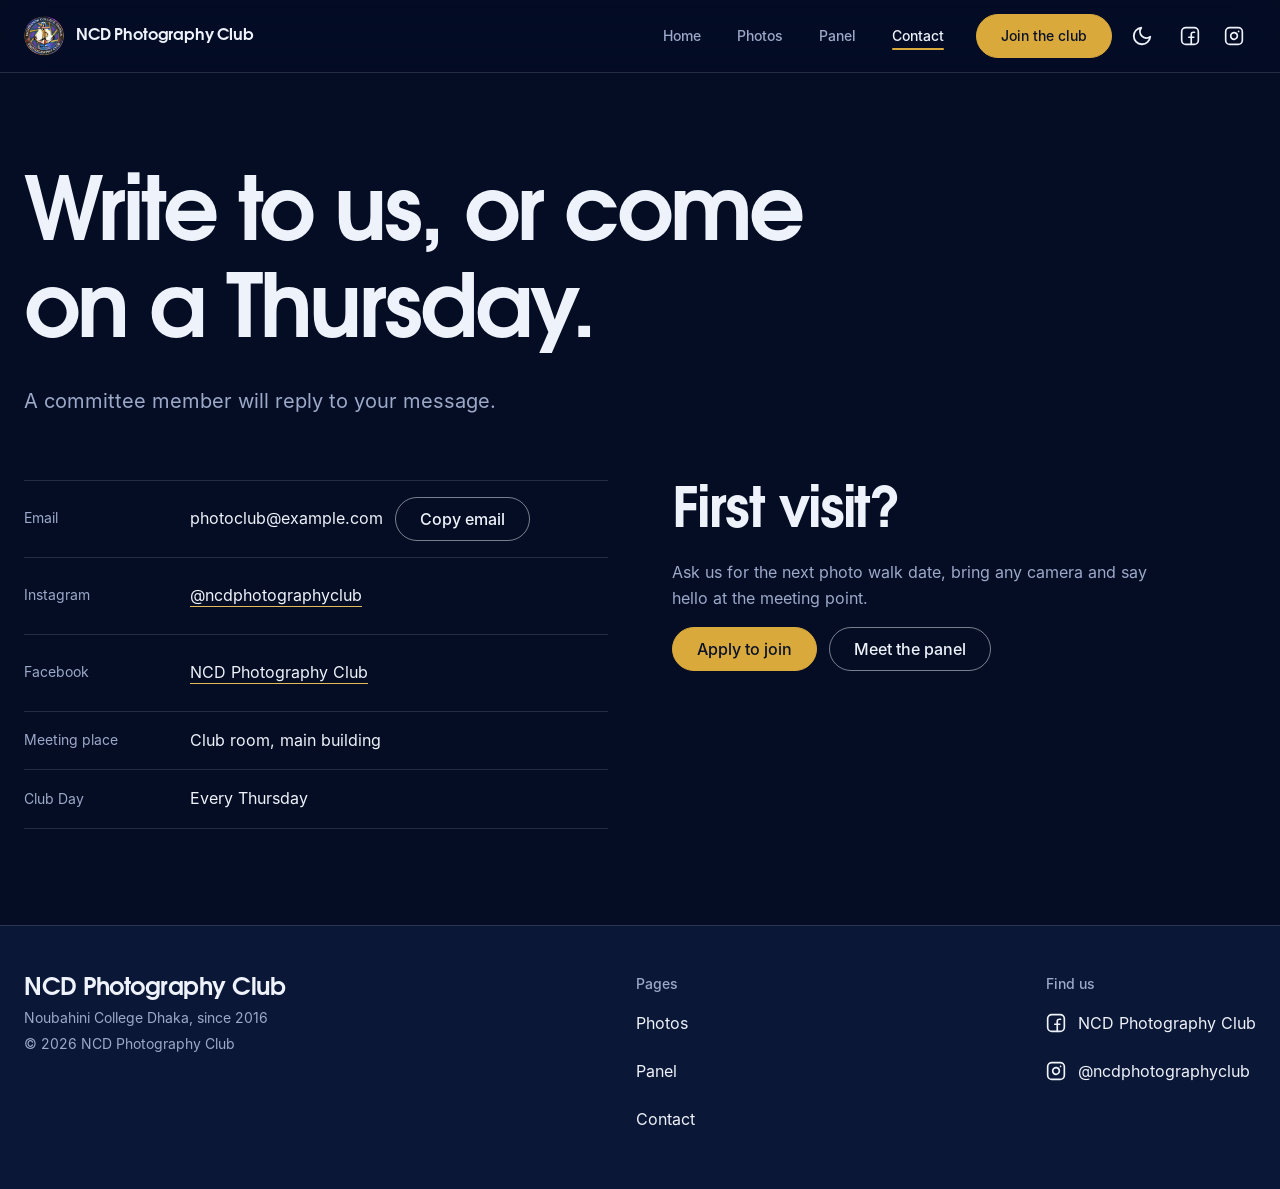
==== contact.html @ af1c28a0 "Add captions for the home page slideshow Write one line per photo in assets/slideshow/captions.txt (" ====
<!doctype html>
<html lang="en">
<head>
<meta charset="utf-8">
<meta name="viewport" content="width=device-width, initial-scale=1">
<title>Contact | NCD Photography Club</title>
<meta name="description" content="Email, social accounts and meeting details for NCD Photography Club.">
<meta name="color-scheme" content="dark light">
<meta name="theme-color" content="#050D24">
<link rel="icon" href="assets/favicon.png" type="image/png">
<link rel="apple-touch-icon" href="assets/apple-touch-icon.png">
<link rel="preload" href="assets/fonts/adventor-bold.woff" as="font" type="font/woff" crossorigin>
<link rel="preload" href="assets/fonts/syne-800.woff" as="font" type="font/woff" crossorigin>
<script>(function(){var t=null;try{t=localStorage.getItem('ncd-theme')}catch(e){}document.documentElement.setAttribute('data-theme',t==='light'?'light':'dark')})();</script>
<link rel="stylesheet" href="assets/css/site.css?v=20261118b">
</head>
<body data-page="contact">
<a class="skip" href="#main">Skip to main content</a>
<header class="top">
  <div class="wrap bar">
    <a class="brand" href="index.html" aria-label="NCD Photography Club, home"><img src="assets/logo.png" width="40" height="40" alt=""><span>NCD Photography Club</span></a>
    <button class="menu-btn" id="menuBtn" type="button" aria-expanded="false" aria-controls="nav">Menu</button>
    <nav class="nav" id="nav" aria-label="Main">
      <a href="index.html">Home</a>
      <a href="photos.html">Photos</a>
      <a href="panel.html">Panel</a>
      <a href="contact.html" aria-current="page">Contact</a>
      <a class="btn" href="join.html">Join the club</a>
      <button class="theme" id="theme" type="button" aria-label="Switch appearance" title="Switch appearance"><svg class="sun" viewBox="0 0 24 24" fill="none" stroke="currentColor" stroke-width="2" stroke-linecap="round" stroke-linejoin="round" aria-hidden="true" focusable="false"><circle cx="12" cy="12" r="5"/><line x1="12" y1="1" x2="12" y2="3"/><line x1="12" y1="21" x2="12" y2="23"/><line x1="4.22" y1="4.22" x2="5.64" y2="5.64"/><line x1="18.36" y1="18.36" x2="19.78" y2="19.78"/><line x1="1" y1="12" x2="3" y2="12"/><line x1="21" y1="12" x2="23" y2="12"/><line x1="4.22" y1="19.78" x2="5.64" y2="18.36"/><line x1="18.36" y1="5.64" x2="19.78" y2="4.22"/></svg><svg class="moon" viewBox="0 0 24 24" fill="none" stroke="currentColor" stroke-width="2" stroke-linecap="round" stroke-linejoin="round" aria-hidden="true" focusable="false"><path d="M21 12.79A9 9 0 1 1 11.21 3 7 7 0 0 0 21 12.79z"/></svg></button>
      <div class="social">
        <a class="soc" href="https://www.facebook.com/profile.php?id=61572156817707" target="_blank" rel="noopener noreferrer" aria-label="NCD Photography Club on Facebook" title="Facebook"><svg viewBox="0 0 24 24" fill="none" stroke="currentColor" stroke-width="2" stroke-linecap="round" stroke-linejoin="round" aria-hidden="true" focusable="false"><rect x="2" y="2" width="20" height="20" rx="5" ry="5"/><path d="M13.5 22v-8.5V10A2.5 2.5 0 0 1 16 7.5h1.5M10.5 13.5h6"/></svg></a>
        <a class="soc" href="https://www.instagram.com/ncdphotographyclub/" target="_blank" rel="noopener noreferrer" aria-label="@ncdphotographyclub on Instagram" title="Instagram"><svg viewBox="0 0 24 24" fill="none" stroke="currentColor" stroke-width="2" stroke-linecap="round" stroke-linejoin="round" aria-hidden="true" focusable="false"><rect x="2" y="2" width="20" height="20" rx="5" ry="5"/><path d="M16 11.37A4 4 0 1 1 12.63 8 4 4 0 0 1 16 11.37z"/><line x1="17.5" y1="6.5" x2="17.51" y2="6.5"/></svg></a>
      </div>
    </nav>
  </div>
</header>

<main id="main">
<section class="page-head">
  <div class="wrap">
    <h1>Write to us, or come on a Thursday.</h1>
    <p class="lead">A committee member will reply to your message.</p>
  </div>
</section>
<section class="block" style="padding-top:var(--s8)">
  <div class="wrap split">
    <dl class="facts">
      <div><dt>Email</dt><dd class="copy-row"><span id="mail">photoclub@example.com</span><button class="pill" type="button" data-copy="#mail">Copy email</button><span class="said" aria-live="polite"></span></dd></div>
      <div><dt>Instagram</dt><dd><a href="https://www.instagram.com/ncdphotographyclub/" target="_blank" rel="noopener noreferrer">@ncdphotographyclub</a></dd></div>
      <div><dt>Facebook</dt><dd><a href="https://www.facebook.com/profile.php?id=61572156817707" target="_blank" rel="noopener noreferrer">NCD Photography Club</a></dd></div>
      <div><dt>Meeting place</dt><dd>Club room, main building</dd></div>
      <div><dt>Club Day</dt><dd>Every Thursday</dd></div>
    </dl>
    <div class="side">
      <h2>First visit?</h2>
      <p>Ask us for the next photo walk date, bring any camera and say hello at the meeting point.</p>
      <div class="actions"><a class="btn" href="join.html">Apply to join</a><a class="pill" href="panel.html">Meet the panel</a></div>
    </div>
  </div>
</section>
</main>

<footer class="foot">
  <div class="wrap foot-in">
    <div>
      <span class="foot-name">NCD Photography Club</span>
      <small>Noubahini College Dhaka, since 2016</small>
      <small>© 2026 NCD Photography Club</small>
    </div>
    <div>
      <h4>Pages</h4>
      <a href="photos.html">Photos</a><a href="panel.html">Panel</a><a href="contact.html">Contact</a>
    </div>
    <div>
      <h4>Find us</h4>
      <a href="https://www.facebook.com/profile.php?id=61572156817707" target="_blank" rel="noopener noreferrer"><svg viewBox="0 0 24 24" fill="none" stroke="currentColor" stroke-width="2" stroke-linecap="round" stroke-linejoin="round" aria-hidden="true" focusable="false"><rect x="2" y="2" width="20" height="20" rx="5" ry="5"/><path d="M13.5 22v-8.5V10A2.5 2.5 0 0 1 16 7.5h1.5M10.5 13.5h6"/></svg><span>NCD Photography Club</span></a>
      <a href="https://www.instagram.com/ncdphotographyclub/" target="_blank" rel="noopener noreferrer"><svg viewBox="0 0 24 24" fill="none" stroke="currentColor" stroke-width="2" stroke-linecap="round" stroke-linejoin="round" aria-hidden="true" focusable="false"><rect x="2" y="2" width="20" height="20" rx="5" ry="5"/><path d="M16 11.37A4 4 0 1 1 12.63 8 4 4 0 0 1 16 11.37z"/><line x1="17.5" y1="6.5" x2="17.51" y2="6.5"/></svg><span>@ncdphotographyclub</span></a>
    </div>
  </div>
</footer>

<script src="assets/js/core.js?v=20261118b"></script>
<script src="assets/js/motion.js?v=20261118b"></script>
<script src="assets/js/pages.js?v=20261118b"></script>
</body>
</html>
---- assets/css/site.css ----
/* NCDPC site, "naval cinema". Navy canvas, one brass accent (the gold of the club's anchor logo).
   Type: Adventor Bold for headlines (round, like a lens), Inter 400/500 for text. Spacing: 8pt grid.
   Dark is the default (a gallery with the lights off); the toggle switches to a cool sail-white theme.
   Motion lives in motion.js and the "motion" block at the bottom; all of it stops for reduced-motion. */
@font-face{font-family:'Adventor';src:url(../fonts/adventor-bold.woff) format('woff');font-weight:700;font-style:normal;font-display:swap}
@font-face{font-family:'Syne';src:url(../fonts/syne-800.woff) format('woff');font-weight:800;font-style:normal;font-display:swap}
@font-face{font-family:'Figtree';src:url(../fonts/figtree-400.woff) format('woff');font-weight:400;font-style:normal;font-display:swap}
@font-face{font-family:'Figtree';src:url(../fonts/figtree-600.woff) format('woff');font-weight:600;font-style:normal;font-display:swap}
@font-face{font-family:'IBM Plex Mono';src:url(../fonts/plexmono-500.woff) format('woff');font-weight:500;font-style:normal;font-display:swap}
@font-face{font-family:'Inter';src:url(../fonts/inter-400.woff) format('woff');font-weight:400;font-style:normal;font-display:swap}
@font-face{font-family:'Inter';src:url(../fonts/inter-500.woff) format('woff');font-weight:500;font-style:normal;font-display:swap}

:root{
  --abyss:#050D24; --fleet:#0B1B45; --hull:#16295C; --brass:#D9A93B; --sail:#F1F4FA;

  --bg:#050D24; --surface:#0B1736; --surface-2:#122150; --text:#EEF2FA; --muted:#9CA9C8;
  --line:rgba(238,242,250,.14); --line-strong:rgba(238,242,250,.5);
  --accent:#D9A93B; --accent-hover:#EBC25E; --accent-ink:#0A1228; --accent-text:#E4B957;

  --f-display:'Adventor','TeX Gyre Adventor','URW Gothic','Century Gothic','Avant Garde',system-ui,sans-serif;
  --f-syne:'Syne',system-ui,sans-serif;
  --f-fig:'Figtree',system-ui,sans-serif;
  --f-mono:'IBM Plex Mono',ui-monospace,Menlo,Consolas,monospace;
  --f-body:'Inter',system-ui,-apple-system,'Segoe UI',sans-serif;
  --meta:.75rem; --sm:.875rem; --body:1rem;
  --s1:4px; --s2:8px; --s3:12px; --s4:16px; --s6:24px; --s8:32px; --s12:48px; --s16:64px; --s24:96px; --s32:128px;
  --hdr:72px; --vp-wide:1280px;
  --ease:cubic-bezier(.16,1,.3,1);
}
:root[data-theme="light"]{
  --bg:#EEF2F9; --surface:#FFFFFF; --surface-2:#E0E7F3; --text:#08122E; --muted:#47557A;
  --line:rgba(8,18,46,.16); --line-strong:rgba(8,18,46,.55);
  --accent:#8A6100; --accent-hover:#6B4A00; --accent-ink:#FFFFFF; --accent-text:#7A5500;
  color-scheme:light;
}
:root[data-theme="dark"],:root:not([data-theme]){color-scheme:dark}

*{box-sizing:border-box}
html{-webkit-text-size-adjust:100%;background:var(--bg)}
[hidden]{display:none!important}
body{margin:0;background:var(--bg);color:var(--text);font:400 var(--body)/1.6 var(--f-body);-webkit-font-smoothing:antialiased;overflow-x:clip}
h1,h2,h3,h4,p,ul,ol,dl,dd,figure,blockquote{margin:0}
ul,ol{padding:0;list-style:none}
img{max-width:100%}
a{color:inherit}
:focus-visible{outline:2px solid var(--accent-text);outline-offset:3px}
.hero :focus-visible,.sc:focus-visible,.top.over .theme:focus-visible,.cta :focus-visible,.top.over :focus-visible,.lb :focus-visible{outline-color:#fff}

.wrap{width:100%;max-width:var(--vp-wide);margin-inline:auto;padding-inline:max(var(--s6),env(safe-area-inset-left,0px)) max(var(--s6),env(safe-area-inset-right,0px))}
@media (max-width:767.98px){.wrap{padding-inline:max(var(--s4),env(safe-area-inset-left,0px)) max(var(--s4),env(safe-area-inset-right,0px))}}
.skip{position:absolute;left:var(--s4);top:-80px;z-index:100;padding:var(--s3) var(--s4);background:var(--accent);color:var(--accent-ink);border-radius:999px;text-decoration:none;font-weight:500}
.skip:focus{top:var(--s2)}

/* type */
.display{font-family:var(--f-display);font-weight:700;letter-spacing:-.03em;text-wrap:balance}
h1,h2,h3{font-family:var(--f-display);font-weight:700;text-wrap:balance}
h1{font-size:clamp(2.5rem,6vw,5rem);line-height:1.1;letter-spacing:-.035em}
h2{font-size:clamp(2rem,4.4vw,3.5rem);line-height:1.15;letter-spacing:-.03em}
h3{font-size:clamp(1.375rem,2.2vw,1.75rem);line-height:1.2;letter-spacing:-.02em}
.lead{font-size:1.25rem;line-height:1.5;color:var(--muted);max-width:52ch}

/* buttons: pill, 44px minimum */
.btn,.pill{display:inline-flex;align-items:center;justify-content:center;gap:var(--s2);min-height:44px;padding:0 var(--s6);border-radius:999px;font:500 var(--body)/1 var(--f-body);text-decoration:none;cursor:pointer}
.btn{background:var(--accent);color:var(--accent-ink);border:1px solid var(--accent)}
.btn:hover{background:var(--accent-hover);border-color:var(--accent-hover)}
.pill{background:transparent;color:inherit;border:1px solid var(--line-strong)}
.pill:hover{border-color:currentColor}
.actions{display:flex;flex-wrap:wrap;gap:var(--s3)}
.textlink{display:inline-flex;align-items:center;min-height:44px;color:var(--accent-text);text-decoration:underline;text-underline-offset:5px;text-decoration-thickness:1px;font-weight:500}
.textlink:hover{text-decoration-thickness:2px}

/* header: fixed; transparent over the home hero, solid everywhere else */
.top{--fg:var(--text);--fg-soft:var(--muted);position:fixed;inset:0 0 auto 0;z-index:60;background:color-mix(in srgb,var(--bg) 68%,transparent);-webkit-backdrop-filter:blur(18px) saturate(1.3);backdrop-filter:blur(18px) saturate(1.3);color:var(--fg);border-bottom:1px solid var(--line);transition:background-color 350ms ease,border-color 350ms ease,color 350ms ease}
.top.over{--fg:#fff;--fg-soft:rgba(255,255,255,.82);background:transparent;-webkit-backdrop-filter:none;backdrop-filter:none;border-bottom-color:transparent}
.top.menu-open{--fg:var(--text);--fg-soft:var(--muted);background:var(--bg);-webkit-backdrop-filter:none;backdrop-filter:none;border-bottom-color:var(--line)}
@supports not ((backdrop-filter:blur(1px)) or (-webkit-backdrop-filter:blur(1px))){.top{background:color-mix(in srgb,var(--bg) 94%,transparent)}}
.brand,.nav a:not(.btn),.menu-btn,.theme{transition:color 350ms ease,border-color 350ms ease}
.bar{display:flex;align-items:center;justify-content:space-between;gap:var(--s2) var(--s4);flex-wrap:wrap;min-height:var(--hdr)}
.brand{display:flex;align-items:center;gap:var(--s3);min-height:44px;text-decoration:none;font:700 1rem/1.2 var(--f-display);letter-spacing:-.01em}
.brand img{display:block;width:40px;height:40px;border-radius:50%;object-fit:cover;flex:none}
.nav{display:flex;align-items:center;gap:var(--s1)}
.nav a:not(.btn){position:relative;display:inline-flex;align-items:center;min-height:44px;min-width:44px;padding:0 var(--s4);font:500 var(--sm)/1 var(--f-body);text-decoration:none;color:var(--fg-soft)}
.nav a:not(.btn):hover{color:var(--fg)}
.nav a[aria-current="page"]:not(.btn){color:var(--fg)}
.nav a[aria-current="page"]:not(.btn)::after{content:"";position:absolute;left:var(--s4);right:var(--s4);bottom:8px;height:2px;border-radius:2px;background:var(--accent)}
.top.over .nav a[aria-current="page"]::after{background:#fff}
.nav .btn{margin-left:var(--s3);font-size:var(--sm)}
.menu-btn{display:none;align-items:center;min-height:44px;padding:0 var(--s4);background:transparent;color:inherit;border:1px solid var(--line-strong);border-radius:999px;font:500 var(--sm)/1 var(--f-body);cursor:pointer}
.top.over:not(.menu-open) .menu-btn{border-color:rgba(255,255,255,.7)}
@media (max-width:767.98px){
  .menu-btn{display:inline-flex}
  .brand{flex:1 1 0;min-width:0}
  .nav{display:none;width:100%;flex-direction:column;align-items:stretch;gap:0;padding-bottom:var(--s4)}
  .nav.open{display:flex}
  .nav a:not(.btn){padding:0;border-top:1px solid var(--line);font-size:var(--body)}
  .nav a[aria-current="page"]:not(.btn)::after{display:none}
  .nav a[aria-current="page"]:not(.btn){color:var(--accent-text)}
  .nav .btn{margin:var(--s3) 0 0}
}

/* sections */
.block{padding-block:var(--s16)}
@media (min-width:768px){.block{padding-block:var(--s24)}}
.head{display:flex;flex-wrap:wrap;align-items:flex-end;justify-content:space-between;gap:var(--s4) var(--s8);margin-bottom:var(--s8)}
.page-head{padding-top:calc(var(--hdr) + var(--s12));padding-bottom:var(--s6)}
.page-head .wrap{display:flex;flex-direction:column;align-items:flex-start;gap:var(--s6)}
.page-head h1{font-size:clamp(2.5rem,7vw,5.5rem);max-width:16ch}
@media (min-width:768px){.page-head{padding-top:calc(var(--hdr) + var(--s24));padding-bottom:var(--s8)}}

/* ===== home hero: a full-screen slideshow, always dark ===== */
.hero{position:relative;min-height:max(100svh,600px);overflow:hidden;background:var(--abyss);color:#fff;isolation:isolate}
.slides{position:absolute;inset:0;z-index:0}
.slide{position:absolute;inset:0;overflow:hidden;background:var(--abyss)}
.slide img{display:block;width:100%;height:100%;object-fit:cover;transform-origin:50% 50%}
.hero::before{content:"";position:absolute;inset:0;z-index:1;pointer-events:none;background:linear-gradient(to top,rgba(5,13,36,.9) 0%,rgba(5,13,36,.45) 42%,rgba(5,13,36,.1) 70%,rgba(5,13,36,.55) 100%),linear-gradient(to right,rgba(5,13,36,.55),transparent 60%)}
.curtain{position:absolute;inset:0;z-index:3;display:none;pointer-events:none}
.intro .curtain{display:block}
.cw-t,.cw-b{position:absolute;left:0;right:0;height:50.5%;background:var(--abyss)}
.cw-t{top:0}.cw-b{bottom:0}
.cw-l{position:absolute;left:0;right:0;top:50%;height:2px;margin-top:-1px;background:var(--brass);transform:scaleX(0);transform-origin:left}
.mark{position:absolute;inset:0;z-index:4;display:none;flex-direction:column;align-items:center;justify-content:center;gap:var(--s4);text-align:center;padding:var(--s4)}
.intro .mark{display:flex}
.mark img{width:72px;height:72px;border-radius:50%}
.mark span{font:700 1.25rem/1.2 var(--f-display);letter-spacing:-.01em}
.intro .hero-in,.intro .top{visibility:hidden}
.hero-in{position:relative;z-index:2;min-height:max(100svh,600px);padding-top:calc(var(--hdr) + var(--s6));display:grid;grid-template-columns:minmax(0,1fr) auto;align-items:end;gap:var(--s8) var(--s12);padding-bottom:var(--s12)}
.hero-copy{display:flex;flex-direction:column;align-items:flex-start;gap:var(--s6);min-width:0}
.hero h1{font:800 clamp(2.5rem,6.2vw,5rem)/.96 var(--f-syne);letter-spacing:-.035em;max-width:none}
.hero .ln.b>span{color:var(--accent-text)}
.hero .eyebrow{font:500 12px/1.2 var(--f-mono);letter-spacing:.14em;text-transform:uppercase;color:var(--accent-text)}
.ln{display:block;overflow:hidden;padding-bottom:.1em;margin-bottom:-.1em}
.ln>span{display:block}
.hero .lead{font:400 clamp(1.05rem,1.6vw,1.2rem)/1.6 var(--f-fig);color:rgba(255,255,255,.88);max-width:46ch}
.hero .fine{display:flex;align-items:center;gap:10px;font:500 12px/1.4 var(--f-mono);letter-spacing:.1em;text-transform:uppercase;color:rgba(255,255,255,.8)}
.hero .fine::before{content:"";flex:none;width:9px;height:9px;background:var(--brass)}
.hero .btn,.hero .pill{min-height:46px;padding:0 24px;border-radius:0;border-width:2px;font:600 15px/1 var(--f-fig)}
.hero .pill{background:transparent;color:#fff;border-color:#fff}
.hctl{display:flex;flex-direction:column;gap:var(--s3);width:min(100%,360px)}
.hcap{display:flex;justify-content:space-between;align-items:baseline;gap:var(--s4);font-size:var(--sm)}
.hcap a{display:inline-flex;align-items:center;min-height:44px;color:#fff;text-underline-offset:4px;text-decoration-color:rgba(255,255,255,.5);overflow-wrap:anywhere}
.hcap a:hover{text-decoration-color:#fff}
.hcap span{flex:none;font-variant-numeric:tabular-nums;color:rgba(255,255,255,.78)}
.segs{display:flex;gap:6px}
.seg{position:relative;flex:1 1 0;min-width:44px;height:44px;padding:0;border:0;background:none;cursor:pointer}
.seg::before,.seg i{content:"";position:absolute;left:0;right:0;top:50%;height:3px;margin-top:-1.5px;border-radius:2px}
.seg::before{background:rgba(255,255,255,.32)}
.seg i{background:var(--brass);transform:scaleX(0);transform-origin:left}
.seg.done i{transform:scaleX(1)}
.hbtns{display:flex;gap:var(--s2)}
.cbtn{display:inline-grid;place-items:center;width:44px;height:44px;padding:0;border-radius:50%;background:rgba(5,13,36,.45);color:#fff;border:1px solid rgba(255,255,255,.65);cursor:pointer}
.cbtn:hover{border-color:#fff;background:rgba(255,255,255,.16)}
.cbtn svg{width:18px;height:18px}
.cbtn .i-play{display:none}
.cbtn[aria-pressed="true"] .i-pause{display:none}
.cbtn[aria-pressed="true"] .i-play{display:block}
@media (max-width:767.98px){.hero::before{background:linear-gradient(to top,rgba(5,13,36,.94),rgba(5,13,36,.78) 55%,rgba(5,13,36,.62))}.hero-in{grid-template-columns:minmax(0,1fr);padding-bottom:var(--s6)}.hctl{width:100%}}

/* ===== statement ===== */
.say{display:flex;flex-direction:column;gap:var(--s8);align-items:flex-start}
.say-text{font:700 clamp(1.625rem,3.4vw,2.75rem)/1.25 var(--f-display);letter-spacing:-.025em;max-width:26em;text-wrap:balance}
.say-count{font-size:1.125rem;color:var(--muted)}
.say-count b{font:700 1.5rem/1 var(--f-display);color:var(--accent-text);font-variant-numeric:tabular-nums;margin-inline:2px}

/* ===== events: panels that stack as you scroll ===== */
.stack{display:grid;gap:var(--s6);align-items:start}
.sc{position:sticky;top:calc(var(--hdr) + var(--s2) + var(--i,0) * 16px);display:block;height:clamp(380px,70vh,620px);border-radius:28px;overflow:hidden;color:#fff;background:var(--fleet);text-decoration:none;transform-origin:50% 0;transform:scale(var(--sc,1))}
.sc img{position:absolute;left:0;top:-7%;width:100%;height:114%;object-fit:cover;transform:translate3d(0,var(--py,0px),0) scale(var(--zoom,1))}
.sc::before{content:"";position:absolute;inset:0;z-index:1;background:linear-gradient(to top,rgba(5,13,36,.88),rgba(5,13,36,.2) 55%,transparent)}
.sc::after{content:"";position:absolute;inset:0;z-index:3;background:var(--abyss);opacity:var(--dim,0);pointer-events:none}
.sc-in{position:absolute;inset:auto 0 0 0;z-index:2;display:flex;align-items:flex-end;justify-content:space-between;gap:var(--s4);padding:var(--s8)}
.sc-t{display:block;font:700 clamp(1.625rem,3.6vw,3rem)/1.15 var(--f-display);letter-spacing:-.03em;max-width:18ch;text-wrap:balance;overflow-wrap:anywhere}
.sc-n{display:block;margin-top:var(--s2);font-size:var(--sm);color:rgba(255,255,255,.85)}
.sc-go{flex:none;display:grid;place-items:center;width:56px;height:56px;border-radius:50%;background:var(--brass);color:var(--abyss)}
.sc-go svg{width:22px;height:22px}
@media (max-width:767.98px){.sc{height:clamp(340px,62vh,480px);border-radius:20px}.sc-in{padding:var(--s6) var(--s4)}.sc-go{width:48px;height:48px}}

/* ===== what we do: plain rows, no boxes ===== */
.rows{border-top:1px solid var(--line)}
.rows>div{display:grid;grid-template-columns:minmax(0,1fr);gap:var(--s2) var(--s12);padding-block:var(--s8);border-bottom:1px solid var(--line)}
.rows p{color:var(--muted);max-width:52ch}
@media (min-width:768px){.rows>div{grid-template-columns:minmax(0,.9fr) minmax(0,1.1fr);align-items:baseline}}

/* ===== FAQ ===== */
.faq{display:grid;grid-template-columns:minmax(0,1fr);gap:var(--s8);align-items:start}
.qa{border-top:1px solid var(--line)}
.qa details{border-bottom:1px solid var(--line)}
.qa summary{display:flex;align-items:center;justify-content:space-between;gap:var(--s4);min-height:64px;padding-block:var(--s3);font:500 1.125rem/1.35 var(--f-body);cursor:pointer;list-style:none}
.qa summary::-webkit-details-marker{display:none}
.qa summary::after{content:"";flex:none;width:20px;height:20px;background:linear-gradient(var(--accent-text),var(--accent-text)) center/100% 2px no-repeat,linear-gradient(var(--accent-text),var(--accent-text)) center/2px 100% no-repeat}
.qa p{padding-bottom:var(--s6);color:var(--muted);max-width:58ch}
@media (min-width:768px){.faq{grid-template-columns:minmax(0,.8fr) minmax(0,1.2fr);gap:var(--s16)}}

/* ===== closing panel with a photo, always dark ===== */
.cta{position:relative;min-height:72vh;display:flex;align-items:flex-end;overflow:hidden;background:var(--fleet);color:#fff;isolation:isolate}
.cta img{position:absolute;left:0;top:-8%;width:100%;height:116%;object-fit:cover;z-index:-2;transform:translate3d(0,var(--py,0px),0)}
.cta::before{content:"";position:absolute;inset:0;z-index:-1;background:linear-gradient(to top,rgba(5,13,36,.92),rgba(5,13,36,.5) 60%,rgba(5,13,36,.35))}
.cta-in{display:flex;flex-direction:column;align-items:flex-start;gap:var(--s4);padding-block:var(--s16);max-width:44ch}
.cta h2{font-size:clamp(2.25rem,5vw,4rem)}
.cta p{color:rgba(255,255,255,.88);font-size:1.125rem}
.cta .actions{margin-top:var(--s2)}

/* ===== photos page ===== */
.chips{display:flex;flex-wrap:wrap;gap:var(--s2);margin-bottom:var(--s6)}
.chip{display:inline-flex;align-items:center;gap:var(--s2);min-height:44px;padding:0 var(--s4);background:transparent;color:var(--text);border:1px solid var(--line-strong);border-radius:999px;font:500 var(--sm)/1 var(--f-body);cursor:pointer}
.chip:hover{border-color:var(--accent-text)}
.chip[aria-pressed="true"]{background:var(--accent);color:var(--accent-ink);border-color:var(--accent)}
.chip small{font-size:var(--meta);opacity:.8}
.count{font-size:var(--sm);color:var(--muted);margin-bottom:var(--s6)}
.grid{column-width:280px;column-gap:var(--s3)}
.shot{position:relative;display:block;width:100%;margin:0 0 var(--s3);padding:0;border:0;border-radius:4px;overflow:hidden;background:var(--surface-2);cursor:zoom-in;break-inside:avoid}
.shot img{display:block;width:100%;height:auto;min-height:96px}
.empty{color:var(--muted);padding-block:var(--s8)}

/* photo viewer: a native dialog (Esc, focus trap and focus restore come free) */
dialog.lb{width:100%;height:100%;max-width:none;max-height:none;margin:0;padding:0;border:0;background:transparent;color:#fff;overflow:hidden}
dialog.lb::backdrop{background:#050D24}
dialog.lb[open]{display:block}
.lb-stage{position:absolute;inset:max(72px,calc(env(safe-area-inset-top,0px) + 64px)) var(--s4) 120px;display:flex;align-items:center;justify-content:center}
.lb-stage img{display:block;max-width:100%;max-height:100%;width:auto;height:auto;object-fit:contain;transform-origin:50% 50%}
.lb-bar{position:absolute;left:0;right:0;bottom:0;display:flex;align-items:center;justify-content:space-between;gap:var(--s4);padding:var(--s4) max(var(--s4),env(safe-area-inset-right,0px)) max(var(--s4),env(safe-area-inset-bottom,0px)) max(var(--s4),env(safe-area-inset-left,0px))}
.lb-cap{min-width:0;font-size:var(--sm)}
.lb-cap b{display:block;font:700 1rem/1.3 var(--f-display);letter-spacing:-.01em;overflow-wrap:anywhere}
.lb-cap span{color:rgba(255,255,255,.78);font-variant-numeric:tabular-nums}
.lb-btns{display:flex;gap:var(--s2);flex:none}
.lb-close{position:absolute;top:max(var(--s3),calc(env(safe-area-inset-top,0px) + 8px));right:max(var(--s4),env(safe-area-inset-right,0px));z-index:2}
.lb .pill{background:rgba(5,13,36,.5);color:#fff;border-color:rgba(255,255,255,.65);padding:0 var(--s4)}
.lb .pill:hover{border-color:#fff}

/* ===== panel ===== */
.group+.group{margin-top:var(--s16)}
.group h2{font-size:clamp(1.75rem,3vw,2.25rem);margin-bottom:var(--s8)}
.people{display:grid;grid-template-columns:repeat(auto-fill,minmax(min(100%,260px),1fr));gap:var(--s12) var(--s6)}
.person{display:flex;flex-direction:column;gap:var(--s2);min-width:0}
.person-ph{aspect-ratio:4/5;overflow:hidden;background:var(--surface-2);margin-bottom:var(--s3)}
.person-ph img{display:block;width:100%;height:100%;object-fit:cover}
.person-ph.none{display:flex;align-items:center;justify-content:center;background:var(--fleet);color:var(--brass);font:700 3.5rem/1.1 var(--f-display)}
.person-role{font-size:var(--sm);color:var(--accent-text);font-weight:500}
.person-quote{margin-top:var(--s2);color:var(--muted);max-width:40ch;overflow-wrap:anywhere}

/* ===== contact + join ===== */
.split{display:grid;grid-template-columns:minmax(0,1fr);gap:var(--s12);align-items:start}
@media (min-width:768px){.split{grid-template-columns:minmax(0,1fr) minmax(0,1fr);gap:var(--s16)}}
.facts{border-top:1px solid var(--line)}
.facts>div{display:grid;grid-template-columns:minmax(0,1fr);gap:var(--s1);padding-block:var(--s4);border-bottom:1px solid var(--line);min-width:0}
.facts dt{font-size:var(--sm);color:var(--muted)}
.facts dd{overflow-wrap:anywhere}
.facts dd a{display:inline-flex;align-items:center;min-height:44px;text-decoration:underline;text-decoration-color:var(--accent-text);text-underline-offset:5px}
.facts dd a:hover{color:var(--accent-text)}
.copy-row{display:flex;flex-wrap:wrap;align-items:center;gap:var(--s3)}
.said{font-size:var(--sm);color:var(--accent-text)}
@media (min-width:768px){.facts>div{grid-template-columns:150px minmax(0,1fr);gap:var(--s4);align-items:center}}
.side{display:flex;flex-direction:column;align-items:flex-start;gap:var(--s4);min-width:0}
.side p{color:var(--muted);max-width:50ch}
.steps{counter-reset:s;border-top:1px solid var(--line);width:100%;max-width:56ch}
.steps li{display:grid;grid-template-columns:56px minmax(0,1fr);gap:var(--s3);align-items:baseline;padding-block:var(--s6);border-bottom:1px solid var(--line);counter-increment:s}
.steps li::before{content:counter(s);font:700 2rem/1 var(--f-display);color:var(--accent-text)}

/* ===== footer ===== */
.foot{background:var(--surface);border-top:1px solid var(--line);padding-block:var(--s12)}
.foot-in{display:flex;flex-wrap:wrap;justify-content:space-between;gap:var(--s8) var(--s12)}
.foot-in>div{display:flex;flex-direction:column;gap:var(--s1);min-width:0}
.foot-name{font:700 1.5rem/1.2 var(--f-display);letter-spacing:-.02em}
.foot small{font-size:var(--sm);color:var(--muted)}
.foot h4{font:500 var(--sm)/1.4 var(--f-body);color:var(--muted);margin-bottom:var(--s1)}
.foot a{display:inline-flex;align-items:center;gap:var(--s3);min-height:44px;min-width:44px;text-decoration:none;align-self:flex-start}
.foot a:hover{color:var(--accent-text)}
.foot a svg{width:20px;height:20px;flex:none}

/* Facebook and Instagram, at the far right of the header */
.bar{position:relative}
.social{display:none;align-items:center}
.nav .social a.soc{display:grid;place-items:center;width:44px;height:44px;min-width:44px;padding:0;border-radius:50%;color:var(--fg);border:1px solid transparent;text-decoration:none;transition:color 350ms ease,border-color 350ms ease}
.nav .social a.soc:hover{border-color:var(--line-strong)}
.nav .social svg{width:20px;height:20px}
@media (min-width:1100px){.social{display:flex}}
@media (min-width:1420px){.social{position:absolute;left:calc(100% - 24px);top:50%;transform:translateY(-50%)}}
@media (max-width:767.98px){.nav.open{display:grid;grid-template-columns:auto 1fr;column-gap:var(--s2);align-items:center}.nav.open>a{grid-column:1/-1}.social{display:flex;gap:var(--s2);margin-top:var(--s2)}.nav .social a.soc{border-color:var(--line-strong)}}

/* theme toggle (lives in the header) */
.theme{display:none;place-items:center;width:44px;height:44px;margin-left:var(--s1);padding:0;border-radius:50%;background:transparent;color:var(--fg);border:1px solid transparent;cursor:pointer;flex:none}
:root[data-theme] .theme{display:grid}
.theme:hover{border-color:var(--line-strong)}
.theme svg{display:none;width:22px;height:22px}
:root[data-theme="light"] .theme .sun,:root[data-theme="dark"] .theme .moon{display:block}
@media (max-width:767.98px){.theme{margin:var(--s2) 0 0;align-self:flex-start;width:auto;min-width:44px;border-color:var(--line-strong)}}

/* ===== motion (everything below is switched off for reduced-motion) ===== */
@media (prefers-reduced-motion:no-preference){
  html{scroll-behavior:smooth}
  /* page-to-page: a quick fade with a small rise */
  @view-transition{navigation:auto}
  ::view-transition-old(root){animation:vt-out 180ms ease-in both}
  ::view-transition-new(root){animation:vt-in 360ms var(--ease) both}
  @keyframes vt-out{to{opacity:0}}
  @keyframes vt-in{from{opacity:0;transform:translateY(10px)}}

  /* scroll progress, a hairline under the header (browsers with scroll-driven animations) */
  @supports (animation-timeline:scroll()){
    .top::after{content:"";position:absolute;left:0;right:0;bottom:-1px;height:2px;background:var(--accent);transform:scaleX(0);transform-origin:left;animation:prog linear both;animation-timeline:scroll(root)}
    @keyframes prog{to{transform:scaleX(1)}}
  }

  /* hover and press */
  .btn,.pill,.chip,.cbtn{transition:transform 150ms var(--ease)}
  .btn:active,.pill:active,.chip:active,.cbtn:active{transform:scale(.97)}
  .sc-go{transition:transform 250ms var(--ease)}
  .sc:hover .sc-go{transform:scale(1.1) rotate(-45deg)}
  .sc img{transition:--zoom 0s}
  @media (hover:hover){
    .sc img{will-change:transform}
    .shot img{transition:transform 400ms var(--ease)}
    .shot:hover img{transform:scale(1.04)}
  }

  /* images "develop" like a print in the tray as they come into view */
  .dev{opacity:0;filter:brightness(.3) saturate(.2);transform:scale(1.03);transition:opacity 700ms var(--ease),filter 1100ms var(--ease),transform 1100ms var(--ease)}
  .dev.in{opacity:1;filter:none;transform:none}
  .shot .dev.in{transition-delay:var(--d,0ms)}

  /* FAQ opens smoothly where the browser can animate the panel */
  .qa details{interpolate-size:allow-keywords}
  .qa details::details-content{block-size:0;overflow:hidden;transition:block-size 300ms var(--ease),content-visibility 300ms allow-discrete}
  .qa details[open]::details-content{block-size:auto}
  .qa summary::after{transition:transform 250ms var(--ease)}
  .qa details[open] summary::after{transform:rotate(45deg)}
}
@media (prefers-reduced-motion:reduce){
  *,*::before,*::after{animation:none!important;transition:none!important;scroll-behavior:auto!important}
  .sc{position:relative;top:auto;transform:none}
}
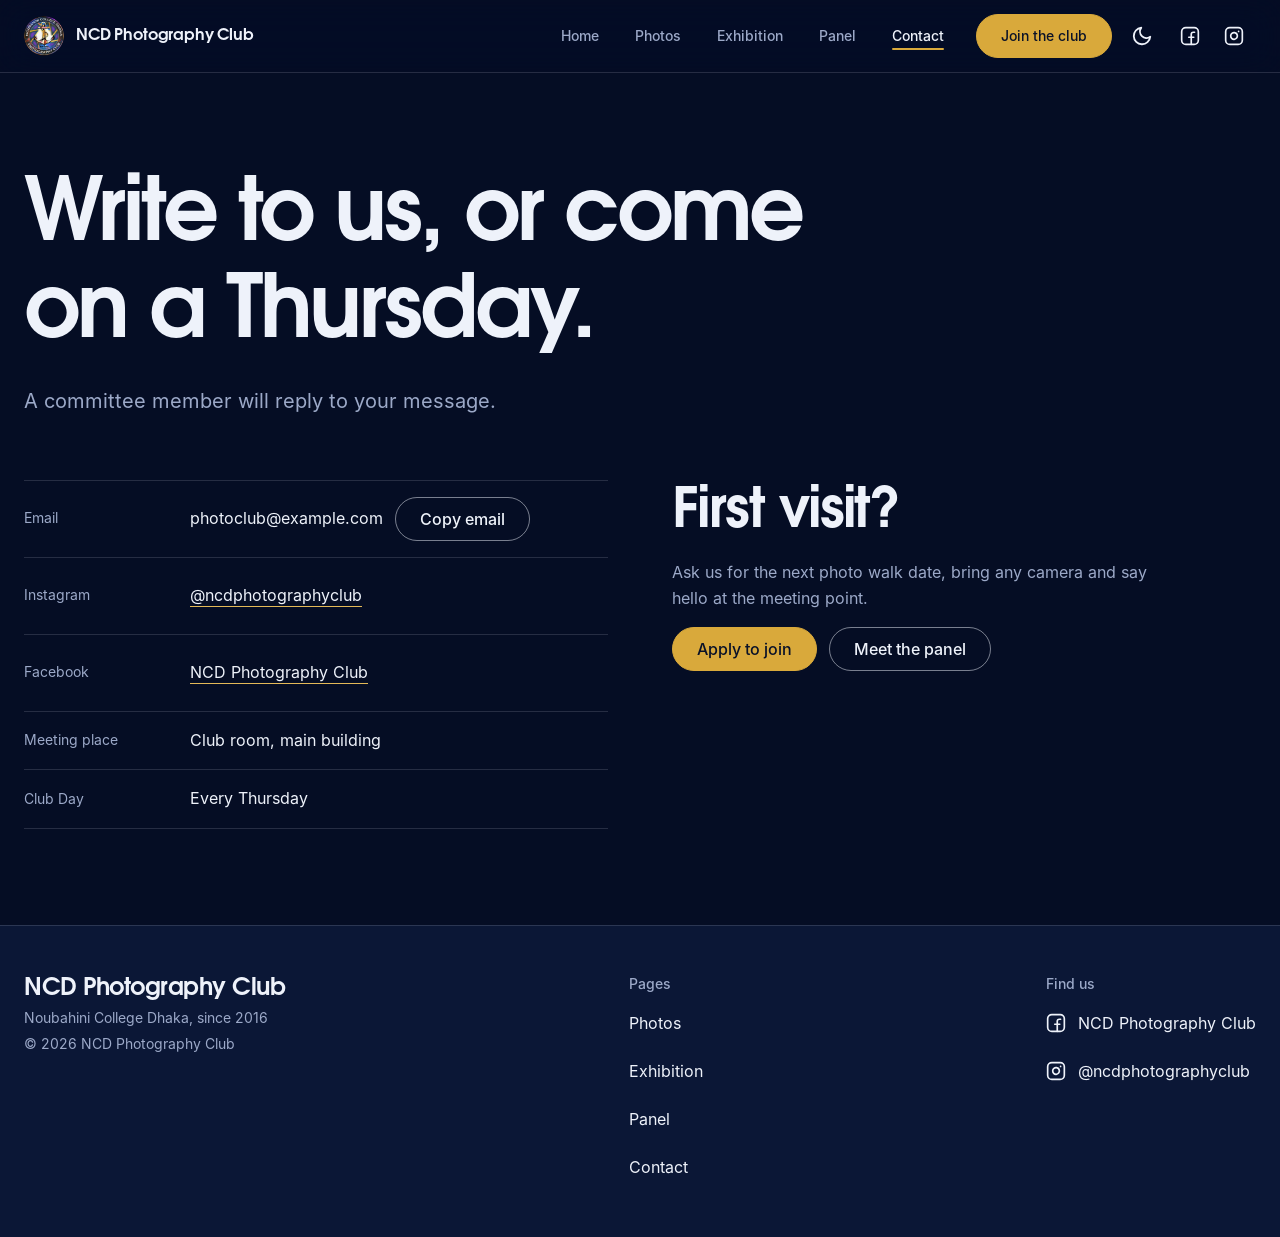
==== commit ce5a8fac: "Add Exhibition page with Picture of the month New exhibition.html: month switcher, winner feature, e" ====
--- a/contact.html
+++ b/contact.html
@@ -23,6 +23,7 @@
     <nav class="nav" id="nav" aria-label="Main">
       <a href="index.html">Home</a>
       <a href="photos.html">Photos</a>
+      <a href="exhibition.html">Exhibition</a>
       <a href="panel.html">Panel</a>
       <a href="contact.html" aria-current="page">Contact</a>
       <a class="btn" href="join.html">Join the club</a>
@@ -69,7 +70,7 @@
     </div>
     <div>
       <h4>Pages</h4>
-      <a href="photos.html">Photos</a><a href="panel.html">Panel</a><a href="contact.html">Contact</a>
+      <a href="photos.html">Photos</a><a href="exhibition.html">Exhibition</a><a href="panel.html">Panel</a><a href="contact.html">Contact</a>
     </div>
     <div>
       <h4>Find us</h4>
--- a/assets/css/site.css
+++ b/assets/css/site.css
@@ -255,6 +255,30 @@
 .steps li{display:grid;grid-template-columns:56px minmax(0,1fr);gap:var(--s3);align-items:baseline;padding-block:var(--s6);border-bottom:1px solid var(--line);counter-increment:s}
 .steps li::before{content:counter(s);font:700 2rem/1 var(--f-display);color:var(--accent-text)}
 
+/* ===== exhibition ===== */
+body[data-page="exhibition"] .page-head .wrap{gap:var(--s4)}
+body[data-page="exhibition"] .page-head h1{font-size:clamp(2.5rem,6vw,4.5rem)}
+@media (min-width:768px){body[data-page="exhibition"] .page-head{padding-top:calc(var(--hdr) + var(--s16))}}
+.xnote{max-width:60ch;padding-left:var(--s4);border-left:2px solid var(--accent);color:var(--muted);font-size:var(--sm)}
+.head .count{margin:0}
+.xwin{display:grid;grid-template-columns:minmax(0,1fr);gap:var(--s8);align-items:start}
+@media (min-width:900px){.xwin{grid-template-columns:minmax(0,7fr) minmax(0,5fr);gap:var(--s12);align-items:center}}
+.xwin .shot{margin:0;border-radius:4px}
+.xwin .shot img{max-height:min(78vh,820px);object-fit:contain;margin-inline:auto}
+.xwin-txt{display:flex;flex-direction:column;align-items:flex-start;gap:var(--s3);padding-top:var(--s6);border-top:2px solid var(--accent);min-width:0}
+.potm{display:inline-flex;align-items:center;gap:var(--s2);color:var(--accent-text);font:500 var(--sm)/1.2 var(--f-body)}
+.potm svg{width:16px;height:16px;fill:currentColor;stroke:none}
+.xwin-txt h2{font-size:clamp(1.75rem,3.6vw,2.75rem);overflow-wrap:anywhere}
+.xmonth,.xmeta{color:var(--muted);font-size:var(--sm)}
+.xby{font-weight:500}
+.xstory{color:var(--muted);max-width:46ch}
+.xwin-none{color:var(--muted);padding-block:var(--s8)}
+.xfig{margin:0 0 var(--s6);break-inside:avoid}
+.xfig .shot{margin:0 0 var(--s2)}
+.xfig figcaption{display:flex;flex-direction:column;font-size:var(--sm);color:var(--muted)}
+.xfig figcaption b{font-weight:500;color:var(--text)}
+.xtag{color:var(--accent-text);font-weight:500}
+
 /* ===== footer ===== */
 .foot{background:var(--surface);border-top:1px solid var(--line);padding-block:var(--s12)}
 .foot-in{display:flex;flex-wrap:wrap;justify-content:space-between;gap:var(--s8) var(--s12)}
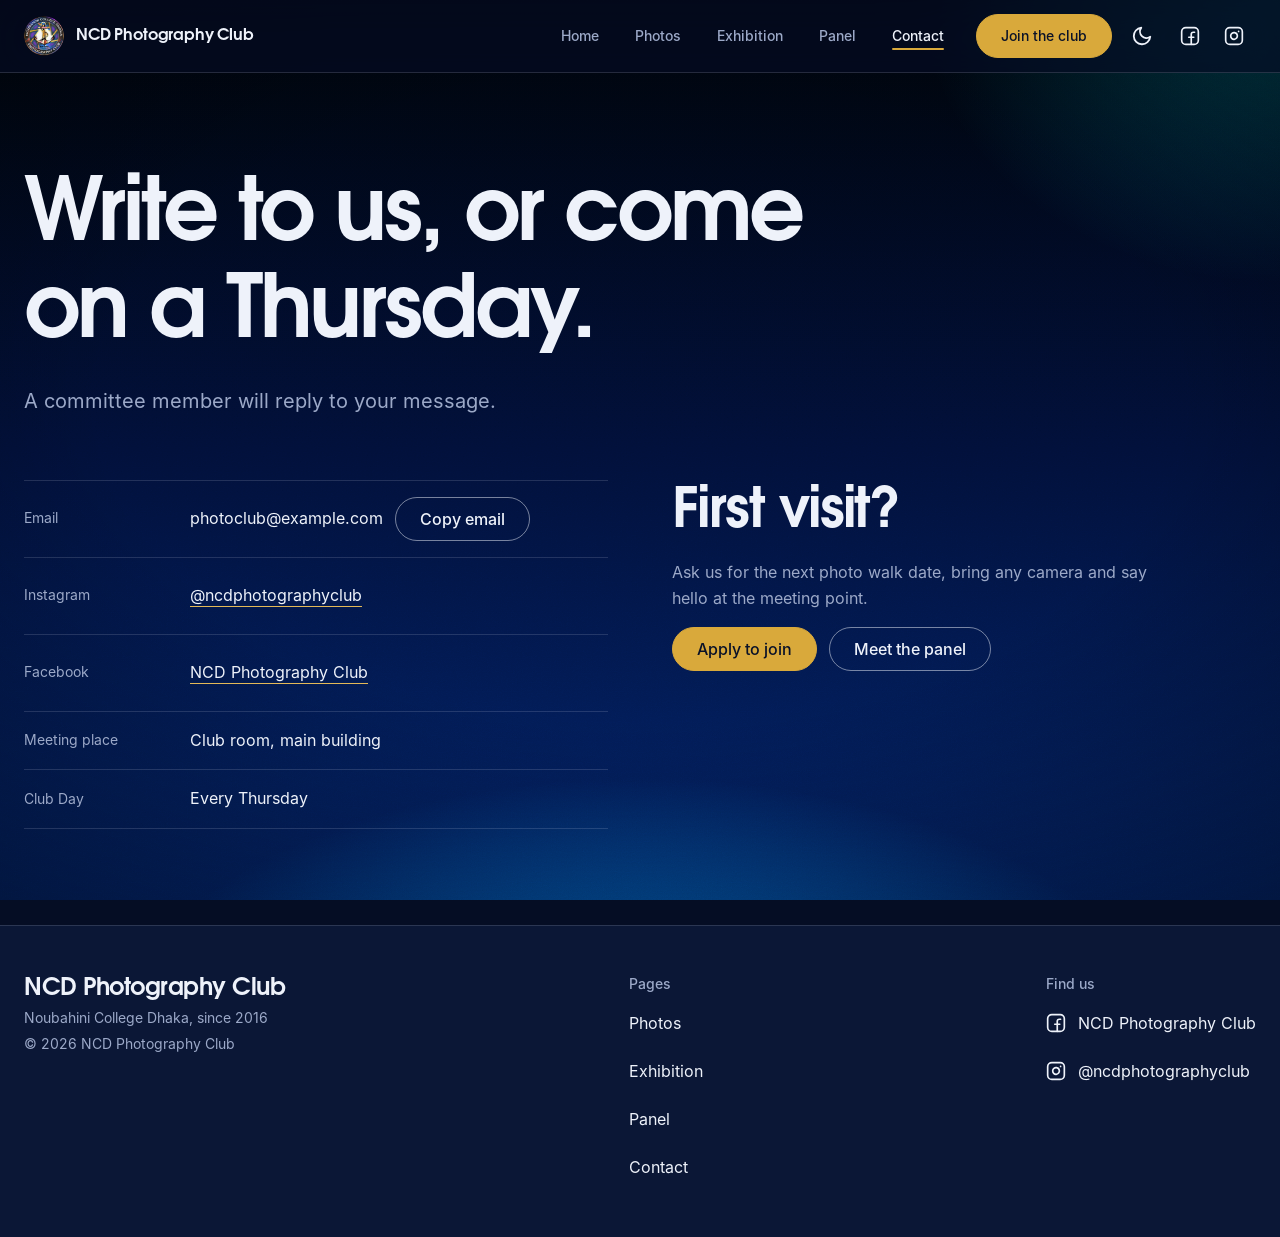
==== commit 1ef647b8: "Harden site: add Content-Security-Policy, block non-http(s) links from exhibition data, add .gitigno" ====
--- a/contact.html
+++ b/contact.html
@@ -2,7 +2,8 @@
 <html lang="en">
 <head>
 <meta charset="utf-8">
-<meta name="viewport" content="width=device-width, initial-scale=1">
+<meta http-equiv="Content-Security-Policy" content="default-src 'self'; script-src 'self' 'sha256-YHahQ899Np576bxPAMPPDd04se82N7reMp/vlGvglVM='; style-src 'self' 'unsafe-inline'; img-src 'self' data: https:; font-src 'self'; connect-src 'self' https://api.github.com; object-src 'none'; base-uri 'self'; form-action 'none'">
+<meta name="viewport" content="width=1024">
 <title>Contact | NCD Photography Club</title>
 <meta name="description" content="Email, social accounts and meeting details for NCD Photography Club.">
 <meta name="color-scheme" content="dark light">
@@ -12,7 +13,7 @@
 <link rel="preload" href="assets/fonts/adventor-bold.woff" as="font" type="font/woff" crossorigin>
 <link rel="preload" href="assets/fonts/syne-800.woff" as="font" type="font/woff" crossorigin>
 <script>(function(){var t=null;try{t=localStorage.getItem('ncd-theme')}catch(e){}document.documentElement.setAttribute('data-theme',t==='light'?'light':'dark')})();</script>
-<link rel="stylesheet" href="assets/css/site.css?v=20261118b">
+<link rel="stylesheet" href="assets/css/site.css?v=20261127a">
 </head>
 <body data-page="contact">
 <a class="skip" href="#main">Skip to main content</a>
@@ -80,8 +81,8 @@
   </div>
 </footer>
 
-<script src="assets/js/core.js?v=20261118b"></script>
-<script src="assets/js/motion.js?v=20261118b"></script>
-<script src="assets/js/pages.js?v=20261118b"></script>
+<script src="assets/js/core.js?v=20261127a"></script>
+<script src="assets/js/motion.js?v=20261127a"></script>
+<script src="assets/js/pages.js?v=20261127a"></script>
 </body>
 </html>
--- a/assets/css/site.css
+++ b/assets/css/site.css
@@ -26,11 +26,17 @@
   --s1:4px; --s2:8px; --s3:12px; --s4:16px; --s6:24px; --s8:32px; --s12:48px; --s16:64px; --s24:96px; --s32:128px;
   --hdr:72px; --vp-wide:1280px;
   --ease:cubic-bezier(.16,1,.3,1);
+  /* page backdrop (dark): electric-blue night, vignette + fine grain */
+  --bg-art:radial-gradient(120% 100% at 50% 45%,rgba(0,0,0,0) 35%,rgba(0,0,0,.78) 100%),radial-gradient(60% 45% at 50% 118%,rgba(0,160,255,.75) 0%,rgba(0,160,255,0) 70%),radial-gradient(40% 45% at 100% 0%,rgba(0,230,255,.25) 0%,rgba(0,230,255,0) 70%),linear-gradient(180deg,#000308 0%,#01103a 50%,#02246a 100%);
+  --grain-op:.14; --grain-blend:overlay;
 }
 :root[data-theme="light"]{
   --bg:#EEF2F9; --surface:#FFFFFF; --surface-2:#E0E7F3; --text:#08122E; --muted:#47557A;
   --line:rgba(8,18,46,.16); --line-strong:rgba(8,18,46,.55);
   --accent:#8A6100; --accent-hover:#6B4A00; --accent-ink:#FFFFFF; --accent-text:#7A5500;
+  /* page backdrop (light): dawn mist, peach top-right + periwinkle bottom-left */
+  --bg-art:radial-gradient(70% 80% at 85% 0%,#ffd9b8 0%,rgba(255,217,184,0) 65%),radial-gradient(60% 70% at 0% 100%,#b9c8ee 0%,rgba(185,200,238,0) 65%),linear-gradient(180deg,#eef1f8 0%,#dfe5f3 100%);
+  --grain-op:.18; --grain-blend:multiply;
   color-scheme:light;
 }
 :root[data-theme="dark"],:root:not([data-theme]){color-scheme:dark}
@@ -38,7 +44,11 @@
 *{box-sizing:border-box}
 html{-webkit-text-size-adjust:100%;background:var(--bg)}
 [hidden]{display:none!important}
-body{margin:0;background:var(--bg);color:var(--text);font:400 var(--body)/1.6 var(--f-body);-webkit-font-smoothing:antialiased;overflow-x:clip}
+body{margin:0;color:var(--text);font:400 var(--body)/1.6 var(--f-body);-webkit-font-smoothing:antialiased;overflow-x:clip}
+/* fixed backdrop (not background-attachment, which iOS ignores); html keeps var(--bg) as the fallback colour */
+body::before,body::after{content:"";position:fixed;inset:0;z-index:-1;pointer-events:none}
+body::before{background:var(--bg-art)}
+body::after{background:url("data:image/svg+xml,%3Csvg xmlns='http://www.w3.org/2000/svg' width='200' height='200'%3E%3Cfilter id='n'%3E%3CfeTurbulence type='fractalNoise' baseFrequency='.8' numOctaves='2' stitchTiles='stitch'/%3E%3CfeColorMatrix type='saturate' values='0'/%3E%3C/filter%3E%3Crect width='100%25' height='100%25' filter='url(%23n)'/%3E%3C/svg%3E");opacity:var(--grain-op);mix-blend-mode:var(--grain-blend)}
 h1,h2,h3,h4,p,ul,ol,dl,dd,figure,blockquote{margin:0}
 ul,ol{padding:0;list-style:none}
 img{max-width:100%}
@@ -230,6 +240,7 @@
 .group+.group{margin-top:var(--s16)}
 .group h2{font-size:clamp(1.75rem,3vw,2.25rem);margin-bottom:var(--s8)}
 .people{display:grid;grid-template-columns:repeat(auto-fill,minmax(min(100%,260px),1fr));gap:var(--s12) var(--s6)}
+@media (min-width:900px){.people{grid-template-columns:repeat(3,minmax(0,1fr))}}
 .person{display:flex;flex-direction:column;gap:var(--s2);min-width:0}
 .person-ph{aspect-ratio:4/5;overflow:hidden;background:var(--surface-2);margin-bottom:var(--s3)}
 .person-ph img{display:block;width:100%;height:100%;object-fit:cover}
